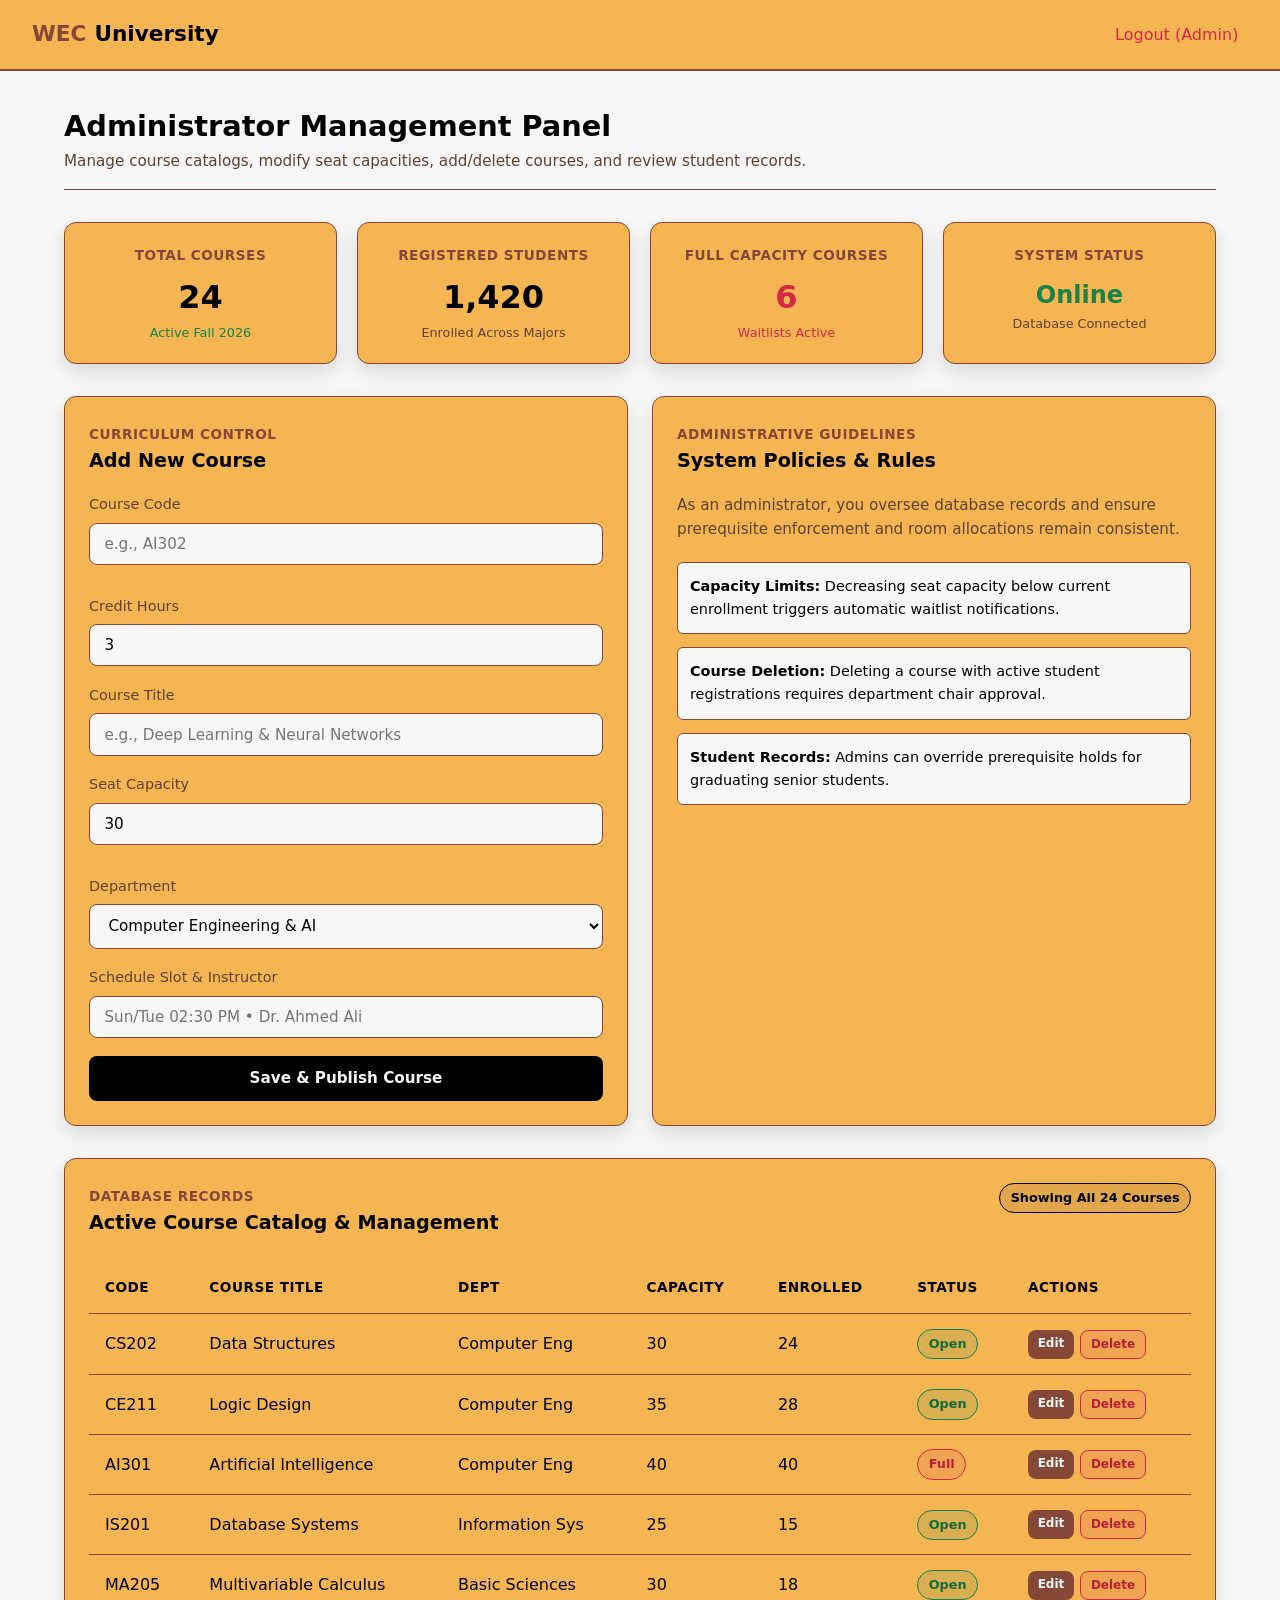
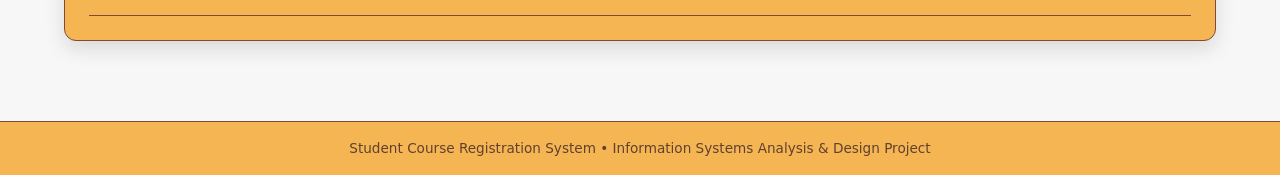
==== admin-dashboard.html @ d80ff6d6 "Initial commit" ====
<!DOCTYPE html>
<html lang="en">
<head>
  <meta charset="UTF-8">
  <meta name="viewport" content="width=device-width, initial-scale=1.0">
  <title>UniReg | Admin Dashboard</title>
  <link rel="stylesheet" href="css/style.css">
</head>
<body>

  <!-- Navigation Bar -->
  <nav class="navbar">
    <a href="admin-dashboard.html" class="brand"><span>WEC</span>University</a>
    <div class="nav-links">
      <a href="index.html" style="color: var(--status-full);">Logout (Admin)</a>
    </div>
  </nav>
  <!-- Main Content -->
  <main class="container">
    <!-- Page Header -->
    <div class="page-header">
      <div>
        <h1>Administrator Management Panel</h1>
        <p>Manage course catalogs, modify seat capacities, add/delete courses, and review student records.</p>
      </div>
    </div>

    <!-- Admin KPI Summary Grid -->
    <div class="grid-4" style="margin-bottom: 2rem;">
      <div class="card" style="padding: 1.2rem; text-align: center;">
        <span class="card-subtitle">TOTAL COURSES</span>
        <h2 style="font-size: 2rem; color: var(--text-main); margin-top: 0.25rem;">24</h2>
        <p style="font-size: 0.8rem; color: var(--status-open);">Active Fall 2026</p>
      </div>
      <div class="card" style="padding: 1.2rem; text-align: center;">
        <span class="card-subtitle">REGISTERED STUDENTS</span>
        <h2 style="font-size: 2rem; color: var(--fourth-color); margin-top: 0.25rem;">1,420</h2>
        <p style="font-size: 0.8rem; color: var(--text-muted);">Enrolled Across Majors</p>
      </div>
      <div class="card" style="padding: 1.2rem; text-align: center;">
        <span class="card-subtitle">FULL CAPACITY COURSES</span>
        <h2 style="font-size: 2rem; color: var(--status-full); margin-top: 0.25rem;">6</h2>
        <p style="font-size: 0.8rem; color: var(--status-full);">Waitlists Active</p>
      </div>
      <div class="card" style="padding: 1.2rem; text-align: center;">
        <span class="card-subtitle">SYSTEM STATUS</span>
        <h2 style="font-size: 1.5rem; color: var(--status-open); margin-top: 0.5rem;">Online</h2>
        <p style="font-size: 0.8rem; color: var(--text-muted);">Database Connected</p>
      </div>
    </div>

    <!-- Two Column Layout: Add Course Form & Quick Management -->
    <div class="grid-2" style="margin-bottom: 2rem;">
      
      <!-- Add / Edit Course Form (Req 15) -->
      <section class="card" id="add-course-form">
        <div class="card-header">
          <div>
            <span class="card-subtitle">CURRICULUM CONTROL</span>
            <h2 class="card-title">Add New Course</h2>
          </div>
        </div>

        <form action="#course-added-success">
          <div class="grid-2" style="gap: 0.75rem;">
            <div class="form-group">
              <label for="new-code">Course Code</label>
              <input type="text" id="new-code" class="form-control" placeholder="e.g., AI302" required>
            </div>
            <div class="form-group">
              <label for="new-credits">Credit Hours</label>
              <input type="number" id="new-credits" class="form-control" value="3" min="1" max="4" required>
            </div>
          </div>

          <div class="form-group">
            <label for="new-title">Course Title</label>
            <input type="text" id="new-title" class="form-control" placeholder="e.g., Deep Learning & Neural Networks" required>
          </div>

          <div class="grid-2" style="gap: 0.75rem;">
            <div class="form-group">
              <label for="new-capacity">Seat Capacity</label>
              <input type="number" id="new-capacity" class="form-control" value="30" min="10" max="100" required>
            </div>
            <div class="form-group">
              <label for="new-dept">Department</label>
              <select id="new-dept" class="form-control">
                <option>Computer Engineering & AI</option>
                <option>Computer Science</option>
                <option>Information Systems</option>
              </select>
            </div>
          </div>

          <div class="form-group">
            <label for="new-schedule">Schedule Slot & Instructor</label>
            <input type="text" id="new-schedule" class="form-control" placeholder="Sun/Tue 02:30 PM &bull; Dr. Ahmed Ali" required>
          </div>

          <a href="#course-added-success" class="btn btn-primary btn-block" style="margin-top: 0.5rem;">Save & Publish Course</a>
        </form>
      </section>

      <!-- System Notice & Quick Filters -->
      <section class="card">
        <div class="card-header">
          <div>
            <span class="card-subtitle">ADMINISTRATIVE GUIDELINES</span>
            <h2 class="card-title">System Policies & Rules</h2>
          </div>
        </div>

        <p style="color: var(--text-muted); margin-bottom: 1.25rem; font-size: 0.95rem;">
          As an administrator, you oversee database records and ensure prerequisite enforcement and room allocations remain consistent.
        </p>

        <ul style="list-style-type: none; display: flex; flex-direction: column; gap: 0.85rem; font-size: 0.9rem; color: var(--text-main);">
          <li style="background: var(--first-color); padding: 0.75rem; border-radius: 6px; border: 1px solid var(--third-color);">
            <strong>Capacity Limits:</strong> Decreasing seat capacity below current enrollment triggers automatic waitlist notifications.
          </li>
          <li style="background: var(--first-color); padding: 0.75rem; border-radius: 6px; border: 1px solid var(--third-color);">
            <strong>Course Deletion:</strong> Deleting a course with active student registrations requires department chair approval.
          </li>
          <li style="background: var(--first-color); padding: 0.75rem; border-radius: 6px; border: 1px solid var(--third-color);">
            <strong>Student Records:</strong> Admins can override prerequisite holds for graduating senior students.
          </li>
        </ul>
      </section>

    </div>

    <!-- Course Management & CRUD Table -->
    <section class="card">
      <div class="card-header">
        <div>
          <span class="card-subtitle">DATABASE RECORDS</span>
          <h2 class="card-title">Active Course Catalog & Management</h2>
        </div>
        <span class="badge badge-accent">Showing All 24 Courses</span>
      </div>

      <div class="table-wrapper">
        <table>
          <thead>
            <tr>
              <th>Code</th>
              <th>Course Title</th>
              <th>Dept</th>
              <th>Capacity</th>
              <th>Enrolled</th>
              <th>Status</th>
              <th>Actions</th>
            </tr>
          </thead>
          <tbody>
            <tr>
              <td>CS202</td>
              <td>Data Structures</td>
              <td>Computer Eng</td>
              <td>30</td>
              <td>24</td>
              <td><span class="badge badge-open">Open</span></td>
              <td>
                <div style="display: flex; gap: 0.4rem;">
                  <a href="#edit-modal" class="btn btn-secondary" style="padding: 0.25rem 0.6rem; font-size: 0.75rem;">Edit</a>
                  <a href="#delete-modal" class="btn btn-danger" style="padding: 0.25rem 0.6rem; font-size: 0.75rem;">Delete</a>
                </div>
              </td>
            </tr>
            <tr>
              <td>CE211</td>
              <td>Logic Design</td>
              <td>Computer Eng</td>
              <td>35</td>
              <td>28</td>
              <td><span class="badge badge-open">Open</span></td>
              <td>
                <div style="display: flex; gap: 0.4rem;">
                  <a href="#edit-modal" class="btn btn-secondary" style="padding: 0.25rem 0.6rem; font-size: 0.75rem;">Edit</a>
                  <a href="#delete-modal" class="btn btn-danger" style="padding: 0.25rem 0.6rem; font-size: 0.75rem;">Delete</a>
                </div>
              </td>
            </tr>
            <tr>
              <td>AI301</td>
              <td>Artificial Intelligence</td>
              <td>Computer Eng</td>
              <td>40</td>
              <td>40</td>
              <td><span class="badge badge-full">Full</span></td>
              <td>
                <div style="display: flex; gap: 0.4rem;">
                  <a href="#edit-modal" class="btn btn-secondary" style="padding: 0.25rem 0.6rem; font-size: 0.75rem;">Edit</a>
                  <a href="#delete-modal" class="btn btn-danger" style="padding: 0.25rem 0.6rem; font-size: 0.75rem;">Delete</a>
                </div>
              </td>
            </tr>
            <tr>
              <td>IS201</td>
              <td>Database Systems</td>
              <td>Information Sys</td>
              <td>25</td>
              <td>15</td>
              <td><span class="badge badge-open">Open</span></td>
              <td>
                <div style="display: flex; gap: 0.4rem;">
                  <a href="#edit-modal" class="btn btn-secondary" style="padding: 0.25rem 0.6rem; font-size: 0.75rem;">Edit</a>
                  <a href="#delete-modal" class="btn btn-danger" style="padding: 0.25rem 0.6rem; font-size: 0.75rem;">Delete</a>
                </div>
              </td>
            </tr>
            <tr>
              <td>MA205</td>
              <td>Multivariable Calculus</td>
              <td>Basic Sciences</td>
              <td>30</td>
              <td>18</td>
              <td><span class="badge badge-open">Open</span></td>
              <td>
                <div style="display: flex; gap: 0.4rem;">
                  <a href="#edit-modal" class="btn btn-secondary" style="padding: 0.25rem 0.6rem; font-size: 0.75rem;">Edit</a>
                  <a href="#delete-modal" class="btn btn-danger" style="padding: 0.25rem 0.6rem; font-size: 0.75rem;">Delete</a>
                </div>
              </td>
            </tr>
          </tbody>
        </table>
      </div>
    </section>

  </main>

  <!-- Pure CSS Success Modal for Adding Course -->
  <div id="course-added-success" class="modal-overlay">
    <div class="modal-box">
      <span class="badge badge-open" style="margin-bottom: 1rem;">Database Updated</span>
      <h3>Course Successfully Added</h3>
      <p>The new course has been registered in the system catalog and is now available for student registration.</p>
      <div style="display: flex; gap: 0.75rem; justify-content: center;">
        <a href="admin-dashboard.html" class="btn btn-primary">OK</a>
      </div>
    </div>
  </div>

  <!-- Pure CSS Edit Modal Placeholder -->
  <div id="edit-modal" class="modal-overlay">
    <div class="modal-box" style="text-align: left;">
      <h3 style="margin-bottom: 1rem;">Edit Course Record</h3>
      <div class="form-group">
        <label>Update Course Capacity</label>
        <input type="number" class="form-control" value="35">
      </div>
      <div class="form-group">
        <label>Update Instructor</label>
        <input type="text" class="form-control" value="Dr. Tarek Ahmed">
      </div>
      <div style="display: flex; gap: 0.75rem; justify-content: flex-end; margin-top: 1.5rem;">
        <a href="admin-dashboard.html" class="btn btn-primary">Save Changes</a>
        <a href="#" class="btn btn-secondary">Cancel</a>
      </div>
    </div>
  </div>

  <!-- Pure CSS Delete Modal Placeholder -->
  <div id="delete-modal" class="modal-overlay">
    <div class="modal-box">
      <span class="badge badge-full" style="margin-bottom: 1rem;">Critical Action</span>
      <h3>Delete Course Record?</h3>
      <p>Are you sure you want to remove this course from the database? This will unenroll any registered students.</p>
      <div style="display: flex; gap: 0.75rem; justify-content: center;">
        <a href="admin-dashboard.html" class="btn btn-danger">Yes, Delete</a>
        <a href="#" class="btn btn-secondary">Cancel</a>
      </div>
    </div>
  </div>

  <footer>
    Student Course Registration System &bull; Information Systems Analysis & Design Project
  </footer>

</body>
</html>
---- css/style.css ----
:root {
  --first-color: #f7f7f7;  /* Main Background */
  --second-color: #f5b553; /* Cards, Navbar & Containers */
  --third-color: #854836;  /* Borders, Inputs & Hover */
  --fourth-color: #000000; /* Primary Accent & Highlights */

  --text-main: #000000;
  --text-muted: #60402f;
  --status-open: #16834a;
  --status-full: #d62845;
  --status-warn: #a66b00;
}

* {
  box-sizing: border-box;
  margin: 0;
  padding: 0;
  font-family: 'Segoe UI', system-ui, -apple-system, sans-serif;
}

body {
  background-color: var(--first-color);
  color: var(--text-main);
  line-height: 1.6;
  min-height: 100vh;
  display: flex;
  flex-direction: column;
}

/* Navbar */
.navbar {
  background-color: var(--second-color);
  border-bottom: 2px solid var(--third-color);
  padding: 1rem 2rem;
  display: flex;
  justify-content: space-between;
  align-items: center;
  flex-wrap: wrap;
  gap: 1rem;
}

.brand {
  font-size: 1.35rem;
  font-weight: 700;
  color: var(--text-main);
  text-decoration: none;
  display: flex;
  align-items: center;
  gap: 0.5rem;
}

.brand span {
  color: var(--third-color);
}

.nav-links {
  display: flex;
  gap: 1.5rem;
  align-items: center;
  flex-wrap: wrap;
}

.nav-links a {
  color: var(--text-muted);
  text-decoration: none;
  font-weight: 500;
  padding: 0.35rem 0.6rem;
  border-radius: 6px;
  transition: all 0.2s ease;
}

.nav-links a:hover,
.nav-links a.active {
  color: var(--first-color);
  background-color: var(--third-color);
}

/* Layout Containers */
.container {
  max-width: 1200px;
  width: 100%;
  margin: 2rem auto;
  padding: 0 1.5rem;
  flex: 1;
}

.page-header {
  display: flex;
  justify-content: space-between;
  align-items: center;
  flex-wrap: wrap;
  gap: 1rem;
  margin-bottom: 2rem;
  padding-bottom: 1rem;
  border-bottom: 1px solid var(--third-color);
}

.page-header h1 {
  font-size: 1.8rem;
}

.page-header p {
  color: var(--text-muted);
  font-size: 0.95rem;
}

/* Grid Systems */
.grid-2 {
  display: grid;
  grid-template-columns: repeat(auto-fit, minmax(340px, 1fr));
  gap: 1.5rem;
}

.grid-3 {
  display: grid;
  grid-template-columns: repeat(auto-fit, minmax(280px, 1fr));
  gap: 1.5rem;
}

.grid-4 {
  display: grid;
  grid-template-columns: repeat(auto-fit, minmax(220px, 1fr));
  gap: 1.25rem;
}

/* Cards */
.card {
  background-color: var(--second-color);
  border: 1px solid var(--third-color);
  border-radius: 12px;
  padding: 1.5rem;
  box-shadow: 0 8px 20px rgba(0, 0, 0, 0.12);
}

.card-header {
  display: flex;
  justify-content: space-between;
  align-items: flex-start;
  gap: 0.75rem;
  margin-bottom: 1rem;
}

.card-title {
  font-size: 1.2rem;
  font-weight: 600;
  color: var(--text-main);
}

.card-subtitle {
  font-size: 0.85rem;
  color: var(--third-color);
  font-weight: 600;
  letter-spacing: 0.5px;
}

/* Forms & Inputs */
.form-group {
  margin-bottom: 1.1rem;
}

.form-group label {
  display: block;
  margin-bottom: 0.4rem;
  font-size: 0.9rem;
  color: var(--text-muted);
  font-weight: 500;
}

.form-control {
  width: 100%;
  padding: 0.7rem 0.9rem;
  background-color: var(--first-color);
  border: 1px solid var(--third-color);
  border-radius: 8px;
  color: var(--text-main);
  font-size: 0.95rem;
  outline: none;
  transition: border-color 0.2s;
}

.form-control:focus {
  border-color: var(--fourth-color);
}

/* Buttons */
.btn {
  display: inline-block;
  padding: 0.65rem 1.25rem;
  border-radius: 8px;
  border: none;
  font-weight: 600;
  font-size: 0.95rem;
  cursor: pointer;
  text-decoration: none;
  text-align: center;
  transition: transform 0.15s ease, opacity 0.2s ease;
}

.btn:hover {
  transform: translateY(-1px);
  opacity: 0.92;
}

.btn-block {
  display: block;
  width: 100%;
}

.btn-primary {
  background-color: var(--fourth-color);
  color: var(--first-color);
}

.btn-secondary {
  background-color: var(--third-color);
  color: var(--first-color);
}

.btn-outline {
  background-color: transparent;
  border: 1px solid var(--fourth-color);
  color: var(--fourth-color);
}

.btn-danger {
  background-color: rgba(214, 40, 69, 0.12);
  border: 1px solid var(--status-full);
  color: #b51f38;
}

.btn-disabled {
  background-color: var(--third-color);
  color: var(--first-color);
  opacity: 0.55;
  cursor: not-allowed;
  pointer-events: none;
}

/* Badges */
.badge {
  display: inline-block;
  padding: 0.25rem 0.65rem;
  border-radius: 20px;
  font-size: 0.8rem;
  font-weight: 600;
}

.badge-open {
  background: rgba(22, 131, 74, 0.12);
  color: #126b39;
  border: 1px solid var(--status-open);
}

.badge-full {
  background: rgba(214, 40, 69, 0.12);
  color: #b51f38;
  border: 1px solid var(--status-full);
}

.badge-accent {
  background: rgba(0, 0, 0, 0.08);
  color: var(--fourth-color);
  border: 1px solid var(--fourth-color);
}

/* Tables */
.table-wrapper {
  overflow-x: auto;
}

table {
  width: 100%;
  border-collapse: collapse;
  margin-top: 0.5rem;
}

th, td {
  padding: 0.9rem 1rem;
  text-align: left;
  border-bottom: 1px solid var(--third-color);
}

th {
  background-color: var(--second-color);
  color: var(--fourth-color);
  font-weight: 600;
  font-size: 0.85rem;
  text-transform: uppercase;
  letter-spacing: 0.5px;
}

tr:hover td {
  background-color: rgba(133, 72, 54, 0.10);
}

/* Pure CSS :target Modal */
.modal-overlay {
  position: fixed;
  inset: 0;
  background: rgba(0, 0, 0, 0.75);
  display: none;
  justify-content: center;
  align-items: center;
  padding: 1rem;
  z-index: 1000;
}

.modal-overlay:target {
  display: flex;
}

.modal-box {
  background-color: var(--second-color);
  border: 2px solid var(--fourth-color);
  border-radius: 12px;
  padding: 2rem;
  max-width: 450px;
  width: 100%;
  text-align: center;
}

.modal-box h3 {
  margin-bottom: 0.75rem;
  font-size: 1.35rem;
}

.modal-box p {
  color: var(--text-muted);
  margin-bottom: 1.5rem;
}

/* Footer */
footer {
  background-color: var(--second-color);
  border-top: 1px solid var(--third-color);
  text-align: center;
  padding: 1rem;
  color: var(--text-muted);
  font-size: 0.85rem;
  margin-top: 3rem;
}
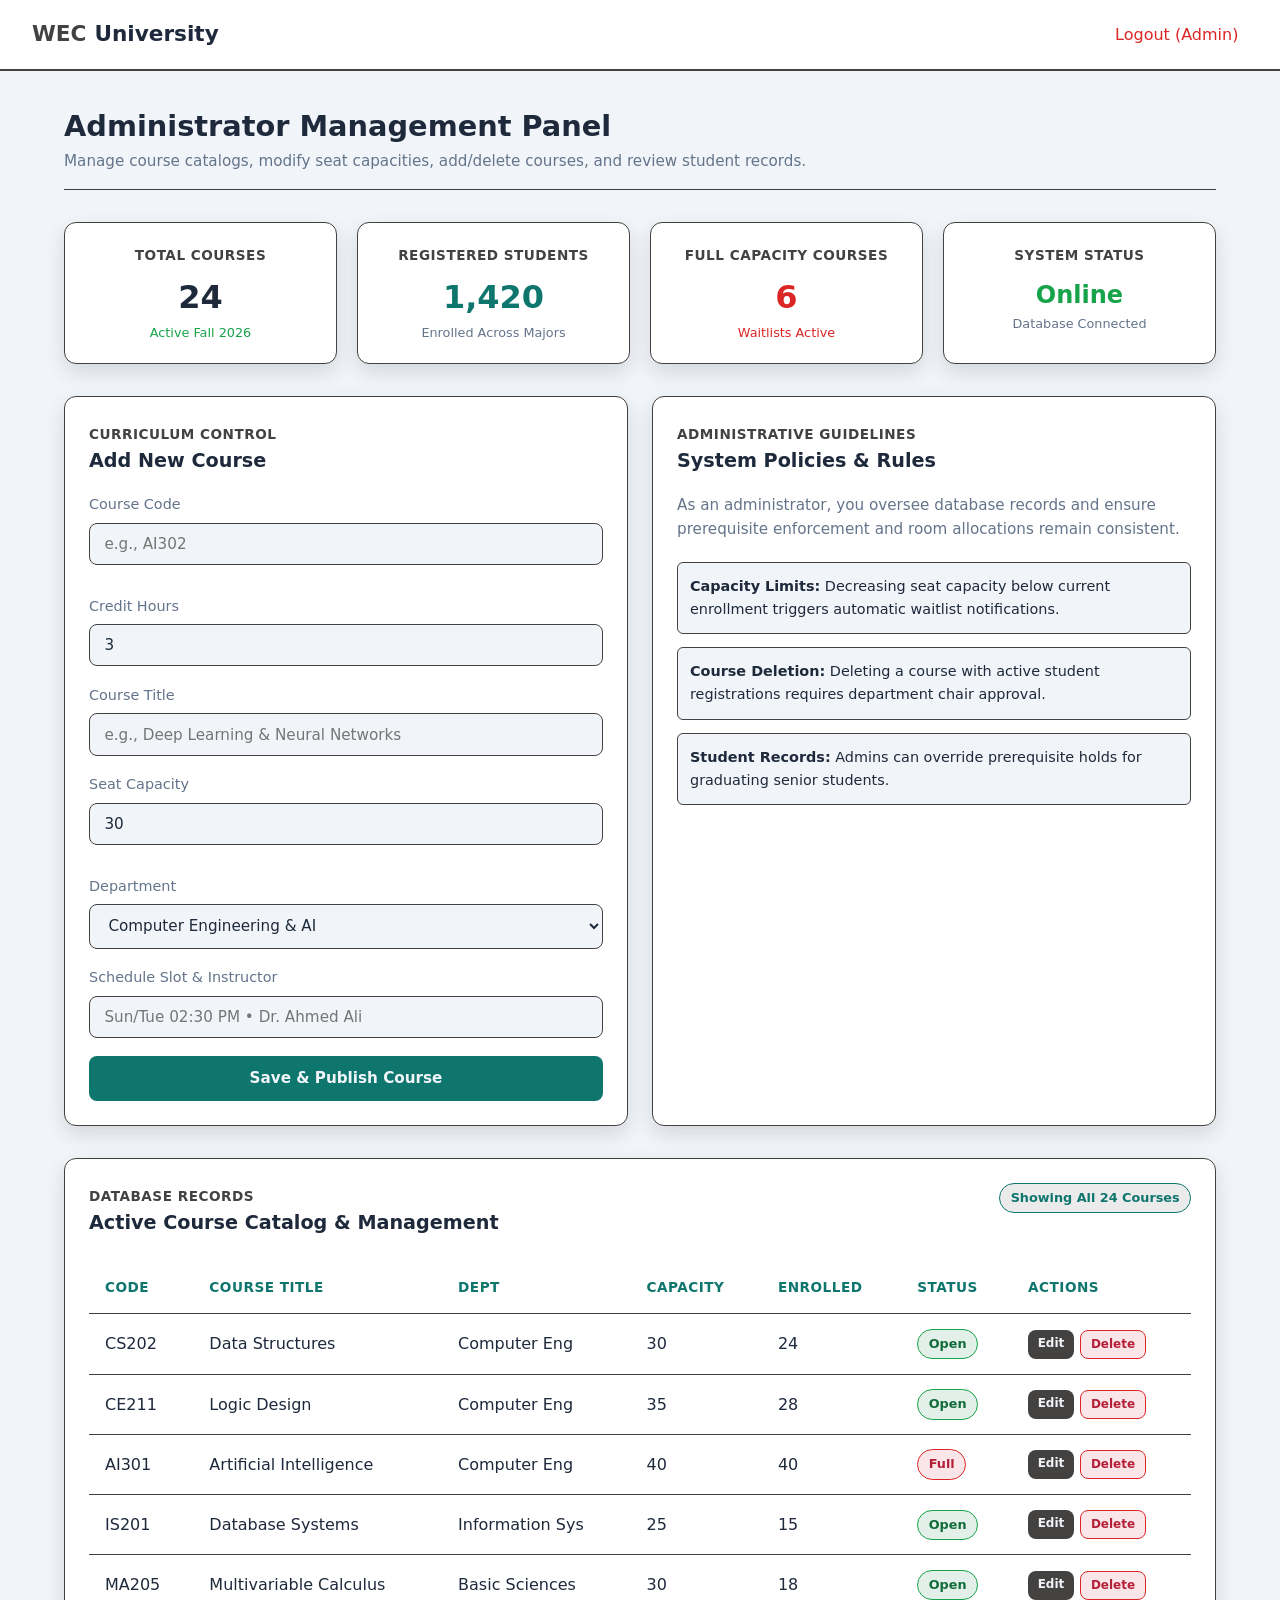
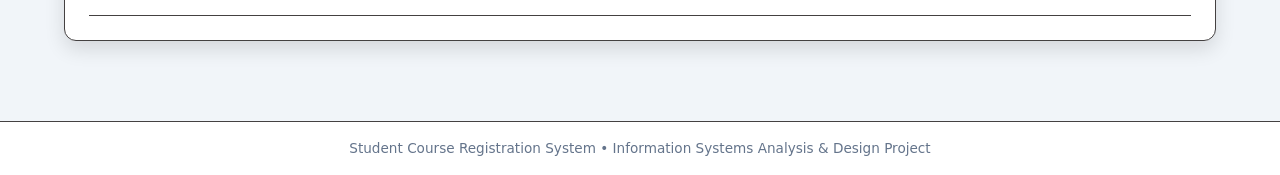
==== commit be45758b: "Final" ====
--- a/admin-dashboard.html
+++ b/admin-dashboard.html
@@ -3,7 +3,7 @@
 <head>
   <meta charset="UTF-8">
   <meta name="viewport" content="width=device-width, initial-scale=1.0">
-  <title>UniReg | Admin Dashboard</title>
+  <title>WEC | Admin Dashboard</title>
   <link rel="stylesheet" href="css/style.css">
 </head>
 <body>
--- a/css/style.css
+++ b/css/style.css
@@ -1,15 +1,17 @@
+
 
 :root {
-  --first-color: #f7f7f7;  /* Main Background */
-  --second-color: #f5b553; /* Cards, Navbar & Containers */
-  --third-color: #854836;  /* Borders, Inputs & Hover */
-  --fourth-color: #000000; /* Primary Accent & Highlights */
-
-  --text-main: #000000;
-  --text-muted: #60402f;
-  --status-open: #16834a;
-  --status-full: #d62845;
-  --status-warn: #a66b00;
+    --first-color: #F1F5F9;  /* Main Background */
+    --second-color: #FFFFFF; /* Cards and Navbar */
+    --third-color: rgb(68, 65, 65);  /* Borders and Inputs */
+    --fourth-color: #0F766E; /* Primary Accent */
+
+    --text-main: #1E293B;
+    --text-muted: #64748B;
+
+    --status-open: #16A34A;
+    --status-full: #DC2626;
+    --status-warn: #D97706;
 }
 
 * {
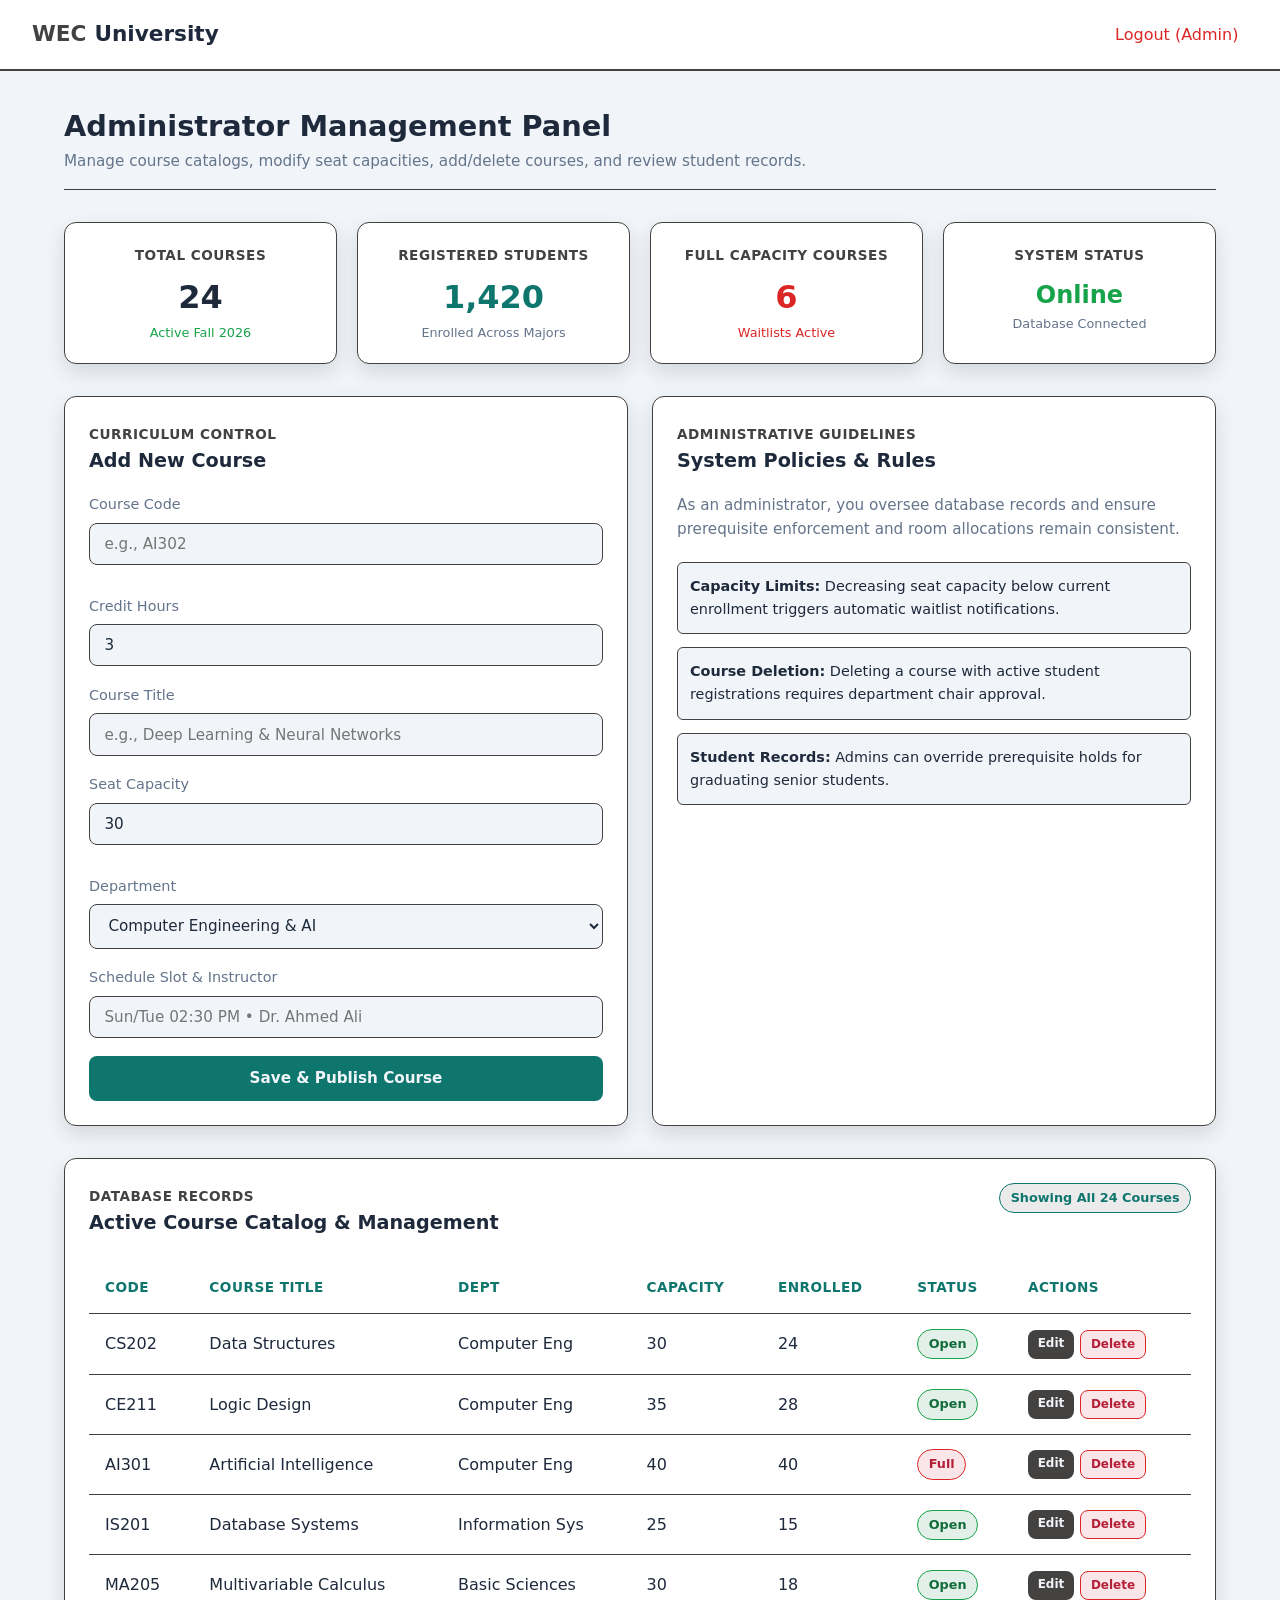
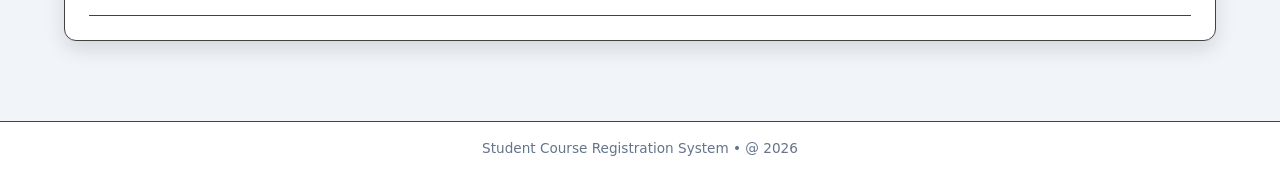
==== commit 1085b31f: "Final" ====
--- a/admin-dashboard.html
+++ b/admin-dashboard.html
@@ -274,9 +274,8 @@
       </div>
     </div>
   </div>
-
   <footer>
-    Student Course Registration System &bull; Information Systems Analysis & Design Project
+    Student Course Registration System &bull; &commat; 2026
   </footer>
 
 </body>
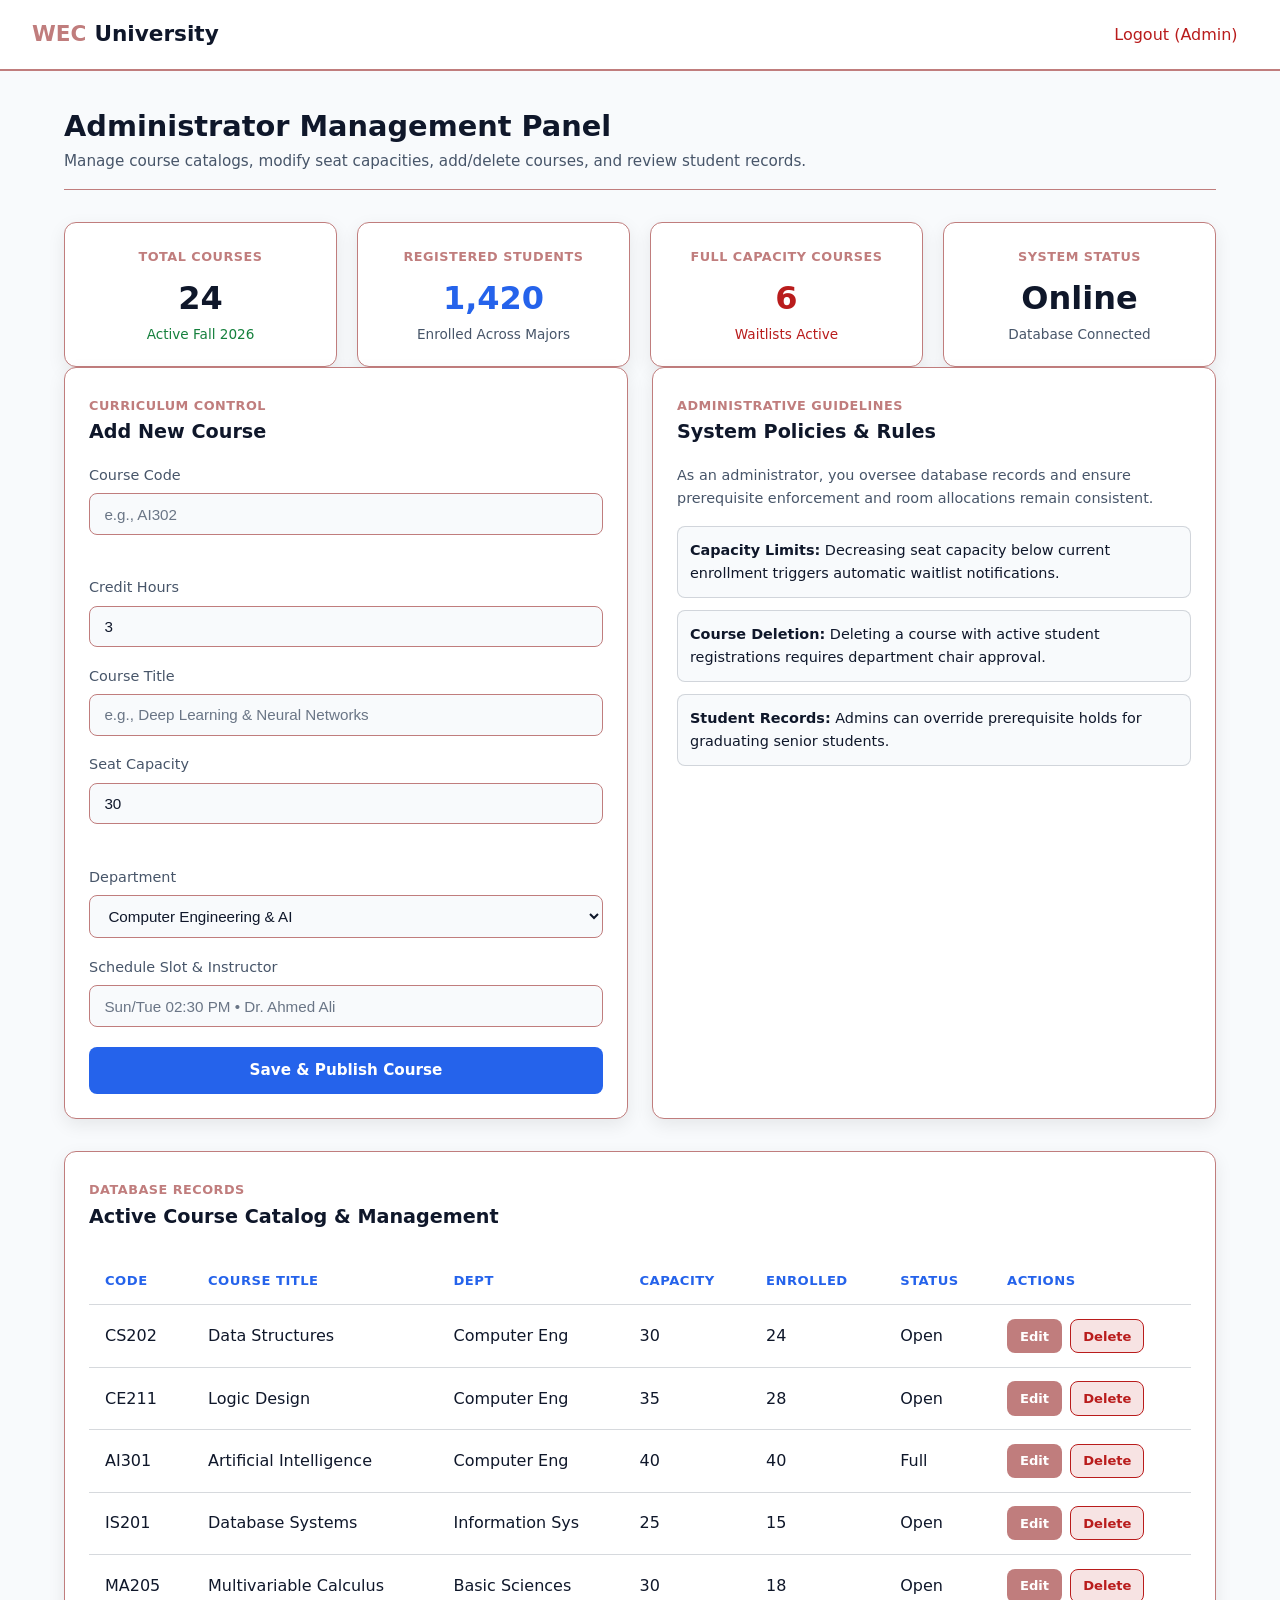
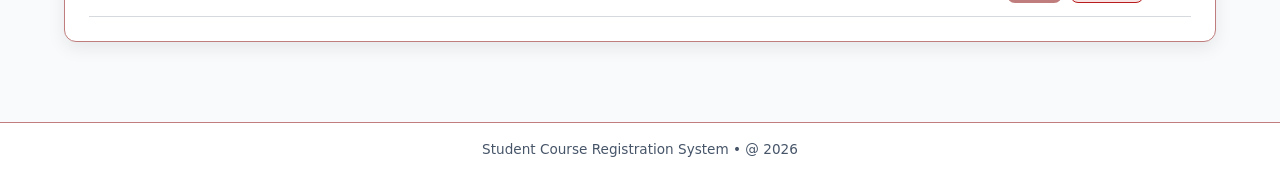
==== commit 80b3a1ae: "final" ====
--- a/admin-dashboard.html
+++ b/admin-dashboard.html
@@ -1,282 +1,349 @@
-<!DOCTYPE html>
+<!doctype html>
 <html lang="en">
-<head>
-  <meta charset="UTF-8">
-  <meta name="viewport" content="width=device-width, initial-scale=1.0">
-  <title>WEC | Admin Dashboard</title>
-  <link rel="stylesheet" href="css/style.css">
-</head>
-<body>
-
-  <!-- Navigation Bar -->
-  <nav class="navbar">
-    <a href="admin-dashboard.html" class="brand"><span>WEC</span>University</a>
-    <div class="nav-links">
-      <a href="index.html" style="color: var(--status-full);">Logout (Admin)</a>
-    </div>
-  </nav>
-  <!-- Main Content -->
-  <main class="container">
-    <!-- Page Header -->
-    <div class="page-header">
-      <div>
-        <h1>Administrator Management Panel</h1>
-        <p>Manage course catalogs, modify seat capacities, add/delete courses, and review student records.</p>
-      </div>
-    </div>
-
-    <!-- Admin KPI Summary Grid -->
-    <div class="grid-4" style="margin-bottom: 2rem;">
-      <div class="card" style="padding: 1.2rem; text-align: center;">
-        <span class="card-subtitle">TOTAL COURSES</span>
-        <h2 style="font-size: 2rem; color: var(--text-main); margin-top: 0.25rem;">24</h2>
-        <p style="font-size: 0.8rem; color: var(--status-open);">Active Fall 2026</p>
-      </div>
-      <div class="card" style="padding: 1.2rem; text-align: center;">
-        <span class="card-subtitle">REGISTERED STUDENTS</span>
-        <h2 style="font-size: 2rem; color: var(--fourth-color); margin-top: 0.25rem;">1,420</h2>
-        <p style="font-size: 0.8rem; color: var(--text-muted);">Enrolled Across Majors</p>
-      </div>
-      <div class="card" style="padding: 1.2rem; text-align: center;">
-        <span class="card-subtitle">FULL CAPACITY COURSES</span>
-        <h2 style="font-size: 2rem; color: var(--status-full); margin-top: 0.25rem;">6</h2>
-        <p style="font-size: 0.8rem; color: var(--status-full);">Waitlists Active</p>
-      </div>
-      <div class="card" style="padding: 1.2rem; text-align: center;">
-        <span class="card-subtitle">SYSTEM STATUS</span>
-        <h2 style="font-size: 1.5rem; color: var(--status-open); margin-top: 0.5rem;">Online</h2>
-        <p style="font-size: 0.8rem; color: var(--text-muted);">Database Connected</p>
-      </div>
-    </div>
-
-    <!-- Two Column Layout: Add Course Form & Quick Management -->
-    <div class="grid-2" style="margin-bottom: 2rem;">
-      
-      <!-- Add / Edit Course Form (Req 15) -->
-      <section class="card" id="add-course-form">
-        <div class="card-header">
-          <div>
-            <span class="card-subtitle">CURRICULUM CONTROL</span>
-            <h2 class="card-title">Add New Course</h2>
+  <head>
+    <meta charset="UTF-8" />
+    <meta name="viewport" content="width=device-width, initial-scale=1.0" />
+    <title>WEC | Admin Dashboard</title>
+    <link rel="stylesheet" href="css/style.css" />
+  </head>
+  <body>
+    <nav class="navbar">
+      <a href="admin-dashboard.html" class="brand">
+        <span>WEC</span>University
+      </a>
+      <div class="nav-links">
+        <a href="index.html" class="logout-link">Logout (Admin)</a>
+      </div>
+    </nav>
+    <main class="container">
+      <div class="page-header">
+        <div>
+          <h1>Administrator Management Panel</h1>
+          <p>
+            Manage course catalogs, modify seat capacities, add/delete courses,
+            and review student records.
+          </p>
+        </div>
+      </div>
+      <div class="grid-4 admin-kpi-grid">
+        <div class="card admin-kpi-card">
+          <span class="card-subtitle">TOTAL COURSES</span>
+          <h2 class="admin-kpi-value">24</h2>
+          <p class="admin-kpi-description admin-kpi-success">
+            Active Fall 2026
+          </p>
+        </div>
+        <div class="card admin-kpi-card">
+          <span class="card-subtitle">REGISTERED STUDENTS</span>
+          <h2 class="admin-kpi-value admin-kpi-primary">1,420</h2>
+          <p class="admin-kpi-description text-muted">Enrolled Across Majors</p>
+        </div>
+        <div class="card admin-kpi-card">
+          <span class="card-subtitle">FULL CAPACITY COURSES</span>
+          <h2 class="admin-kpi-value admin-kpi-danger">6</h2>
+          <p class="admin-kpi-description admin-kpi-danger">Waitlists Active</p>
+        </div>
+        <div class="card admin-kpi-card">
+          <span class="card-subtitle">SYSTEM STATUS</span>
+          <h2 class="admin-kpi-status">Online</h2>
+          <p class="admin-kpi-description text-muted">Database Connected</p>
+        </div>
+      </div>
+      <div class="grid-2 admin-management-grid">
+        <section class="card" id="add-course-form">
+          <div class="card-header">
+            <div>
+              <span class="card-subtitle">CURRICULUM CONTROL</span>
+              <h2 class="card-title">Add New Course</h2>
+            </div>
           </div>
-        </div>
-
-        <form action="#course-added-success">
-          <div class="grid-2" style="gap: 0.75rem;">
+          <form action="#course-added-success">
+            <div class="grid-2 form-grid">
+              <div class="form-group">
+                <label for="new-code">Course Code</label>
+                <input
+                  type="text"
+                  id="new-code"
+                  class="form-control"
+                  placeholder="e.g., AI302"
+                  required
+                />
+              </div>
+              <div class="form-group">
+                <label for="new-credits">Credit Hours</label>
+                <input
+                  type="number"
+                  id="new-credits"
+                  class="form-control"
+                  value="3"
+                  min="1"
+                  max="4"
+                  required
+                />
+              </div>
+            </div>
             <div class="form-group">
-              <label for="new-code">Course Code</label>
-              <input type="text" id="new-code" class="form-control" placeholder="e.g., AI302" required>
+              <label for="new-title">Course Title</label>
+              <input
+                type="text"
+                id="new-title"
+                class="form-control"
+                placeholder="e.g., Deep Learning & Neural Networks"
+                required
+              />
+            </div>
+            <div class="grid-2 form-grid">
+              <div class="form-group">
+                <label for="new-capacity">Seat Capacity</label>
+                <input
+                  type="number"
+                  id="new-capacity"
+                  class="form-control"
+                  value="30"
+                  min="10"
+                  max="100"
+                  required
+                />
+              </div>
+              <div class="form-group">
+                <label for="new-dept">Department</label>
+                <select id="new-dept" class="form-control">
+                  <option>Computer Engineering & AI</option>
+                  <option>Computer Science</option>
+                  <option>Information Systems</option>
+                </select>
+              </div>
             </div>
             <div class="form-group">
-              <label for="new-credits">Credit Hours</label>
-              <input type="number" id="new-credits" class="form-control" value="3" min="1" max="4" required>
+              <label for="new-schedule">Schedule Slot & Instructor</label>
+              <input
+                type="text"
+                id="new-schedule"
+                class="form-control"
+                placeholder="Sun/Tue 02:30 PM &bull; Dr. Ahmed Ali"
+                required
+              />
+            </div>
+            <a
+              href="#course-added-success"
+              class="btn btn-primary btn-block admin-save-button"
+            >
+              Save & Publish Course
+            </a>
+          </form>
+        </section>
+        <section class="card">
+          <div class="card-header">
+            <div>
+              <span class="card-subtitle">ADMINISTRATIVE GUIDELINES</span>
+              <h2 class="card-title">System Policies & Rules</h2>
             </div>
           </div>
-
-          <div class="form-group">
-            <label for="new-title">Course Title</label>
-            <input type="text" id="new-title" class="form-control" placeholder="e.g., Deep Learning & Neural Networks" required>
-          </div>
-
-          <div class="grid-2" style="gap: 0.75rem;">
-            <div class="form-group">
-              <label for="new-capacity">Seat Capacity</label>
-              <input type="number" id="new-capacity" class="form-control" value="30" min="10" max="100" required>
-            </div>
-            <div class="form-group">
-              <label for="new-dept">Department</label>
-              <select id="new-dept" class="form-control">
-                <option>Computer Engineering & AI</option>
-                <option>Computer Science</option>
-                <option>Information Systems</option>
-              </select>
-            </div>
-          </div>
-
-          <div class="form-group">
-            <label for="new-schedule">Schedule Slot & Instructor</label>
-            <input type="text" id="new-schedule" class="form-control" placeholder="Sun/Tue 02:30 PM &bull; Dr. Ahmed Ali" required>
-          </div>
-
-          <a href="#course-added-success" class="btn btn-primary btn-block" style="margin-top: 0.5rem;">Save & Publish Course</a>
-        </form>
-      </section>
-
-      <!-- System Notice & Quick Filters -->
+          <p class="admin-policy-intro">
+            As an administrator, you oversee database records and ensure
+            prerequisite enforcement and room allocations remain consistent.
+          </p>
+          <ul class="admin-policy-list">
+            <li class="admin-policy-item">
+              <strong>Capacity Limits:</strong>
+              Decreasing seat capacity below current enrollment triggers
+              automatic waitlist notifications.
+            </li>
+            <li class="admin-policy-item">
+              <strong>Course Deletion:</strong>
+              Deleting a course with active student registrations requires
+              department chair approval.
+            </li>
+            <li class="admin-policy-item">
+              <strong>Student Records:</strong>
+              Admins can override prerequisite holds for graduating senior
+              students.
+            </li>
+          </ul>
+        </section>
+      </div>
       <section class="card">
         <div class="card-header">
           <div>
-            <span class="card-subtitle">ADMINISTRATIVE GUIDELINES</span>
-            <h2 class="card-title">System Policies & Rules</h2>
+            <span class="card-subtitle">DATABASE RECORDS</span>
+            <h2 class="card-title">Active Course Catalog & Management</h2>
           </div>
         </div>
-
-        <p style="color: var(--text-muted); margin-bottom: 1.25rem; font-size: 0.95rem;">
-          As an administrator, you oversee database records and ensure prerequisite enforcement and room allocations remain consistent.
+        <div class="table-wrapper">
+          <table>
+            <thead>
+              <tr>
+                <th>Code</th>
+                <th>Course Title</th>
+                <th>Dept</th>
+                <th>Capacity</th>
+                <th>Enrolled</th>
+                <th>Status</th>
+                <th>Actions</th>
+              </tr>
+            </thead>
+            <tbody>
+              <tr>
+                <td>CS202</td>
+                <td>Data Structures</td>
+                <td>Computer Eng</td>
+                <td>30</td>
+                <td>24</td>
+                <td><span>Open</span></td>
+                <td>
+                  <div class="admin-table-actions">
+                    <a
+                      href="#edit-modal"
+                      class="btn btn-secondary admin-table-button"
+                      >Edit</a
+                    >
+                    <a
+                      href="#delete-modal"
+                      class="btn btn-danger admin-table-button"
+                      >Delete</a
+                    >
+                  </div>
+                </td>
+              </tr>
+              <tr>
+                <td>CE211</td>
+                <td>Logic Design</td>
+                <td>Computer Eng</td>
+                <td>35</td>
+                <td>28</td>
+                <td><span>Open</span></td>
+                <td>
+                  <div class="admin-table-actions">
+                    <a
+                      href="#edit-modal"
+                      class="btn btn-secondary admin-table-button"
+                      >Edit</a
+                    >
+                    <a
+                      href="#delete-modal"
+                      class="btn btn-danger admin-table-button"
+                      >Delete</a
+                    >
+                  </div>
+                </td>
+              </tr>
+              <tr>
+                <td>AI301</td>
+                <td>Artificial Intelligence</td>
+                <td>Computer Eng</td>
+                <td>40</td>
+                <td>40</td>
+                <td><span>Full</span></td>
+                <td>
+                  <div class="admin-table-actions">
+                    <a
+                      href="#edit-modal"
+                      class="btn btn-secondary admin-table-button"
+                      >Edit</a
+                    >
+                    <a
+                      href="#delete-modal"
+                      class="btn btn-danger admin-table-button"
+                      >Delete</a
+                    >
+                  </div>
+                </td>
+              </tr>
+              <tr>
+                <td>IS201</td>
+                <td>Database Systems</td>
+                <td>Information Sys</td>
+                <td>25</td>
+                <td>15</td>
+                <td><span>Open</span></td>
+                <td>
+                  <div class="admin-table-actions">
+                    <a
+                      href="#edit-modal"
+                      class="btn btn-secondary admin-table-button"
+                      >Edit</a
+                    >
+                    <a
+                      href="#delete-modal"
+                      class="btn btn-danger admin-table-button"
+                      >Delete</a
+                    >
+                  </div>
+                </td>
+              </tr>
+              <tr>
+                <td>MA205</td>
+                <td>Multivariable Calculus</td>
+                <td>Basic Sciences</td>
+                <td>30</td>
+                <td>18</td>
+                <td><span>Open</span></td>
+                <td>
+                  <div class="admin-table-actions">
+                    <a
+                      href="#edit-modal"
+                      class="btn btn-secondary admin-table-button"
+                      >Edit</a
+                    >
+                    <a
+                      href="#delete-modal"
+                      class="btn btn-danger admin-table-button"
+                      >Delete</a
+                    >
+                  </div>
+                </td>
+              </tr>
+            </tbody>
+          </table>
+        </div>
+      </section>
+    </main>
+    <div id="course-added-success" class="modal-overlay">
+      <div class="modal-box">
+        <span class="-open modal-">Database Updated</span>
+        <h3>Course Successfully Added</h3>
+        <p>
+          The new course has been registered in the system catalog and is now
+          available for student registration.
         </p>
-
-        <ul style="list-style-type: none; display: flex; flex-direction: column; gap: 0.85rem; font-size: 0.9rem; color: var(--text-main);">
-          <li style="background: var(--first-color); padding: 0.75rem; border-radius: 6px; border: 1px solid var(--third-color);">
-            <strong>Capacity Limits:</strong> Decreasing seat capacity below current enrollment triggers automatic waitlist notifications.
-          </li>
-          <li style="background: var(--first-color); padding: 0.75rem; border-radius: 6px; border: 1px solid var(--third-color);">
-            <strong>Course Deletion:</strong> Deleting a course with active student registrations requires department chair approval.
-          </li>
-          <li style="background: var(--first-color); padding: 0.75rem; border-radius: 6px; border: 1px solid var(--third-color);">
-            <strong>Student Records:</strong> Admins can override prerequisite holds for graduating senior students.
-          </li>
-        </ul>
-      </section>
-
+        <div class="modal-actions modal-actions-center">
+          <a href="admin-dashboard.html" class="btn btn-primary">OK</a>
+        </div>
+      </div>
     </div>
-
-    <!-- Course Management & CRUD Table -->
-    <section class="card">
-      <div class="card-header">
-        <div>
-          <span class="card-subtitle">DATABASE RECORDS</span>
-          <h2 class="card-title">Active Course Catalog & Management</h2>
-        </div>
-        <span class="badge badge-accent">Showing All 24 Courses</span>
-      </div>
-
-      <div class="table-wrapper">
-        <table>
-          <thead>
-            <tr>
-              <th>Code</th>
-              <th>Course Title</th>
-              <th>Dept</th>
-              <th>Capacity</th>
-              <th>Enrolled</th>
-              <th>Status</th>
-              <th>Actions</th>
-            </tr>
-          </thead>
-          <tbody>
-            <tr>
-              <td>CS202</td>
-              <td>Data Structures</td>
-              <td>Computer Eng</td>
-              <td>30</td>
-              <td>24</td>
-              <td><span class="badge badge-open">Open</span></td>
-              <td>
-                <div style="display: flex; gap: 0.4rem;">
-                  <a href="#edit-modal" class="btn btn-secondary" style="padding: 0.25rem 0.6rem; font-size: 0.75rem;">Edit</a>
-                  <a href="#delete-modal" class="btn btn-danger" style="padding: 0.25rem 0.6rem; font-size: 0.75rem;">Delete</a>
-                </div>
-              </td>
-            </tr>
-            <tr>
-              <td>CE211</td>
-              <td>Logic Design</td>
-              <td>Computer Eng</td>
-              <td>35</td>
-              <td>28</td>
-              <td><span class="badge badge-open">Open</span></td>
-              <td>
-                <div style="display: flex; gap: 0.4rem;">
-                  <a href="#edit-modal" class="btn btn-secondary" style="padding: 0.25rem 0.6rem; font-size: 0.75rem;">Edit</a>
-                  <a href="#delete-modal" class="btn btn-danger" style="padding: 0.25rem 0.6rem; font-size: 0.75rem;">Delete</a>
-                </div>
-              </td>
-            </tr>
-            <tr>
-              <td>AI301</td>
-              <td>Artificial Intelligence</td>
-              <td>Computer Eng</td>
-              <td>40</td>
-              <td>40</td>
-              <td><span class="badge badge-full">Full</span></td>
-              <td>
-                <div style="display: flex; gap: 0.4rem;">
-                  <a href="#edit-modal" class="btn btn-secondary" style="padding: 0.25rem 0.6rem; font-size: 0.75rem;">Edit</a>
-                  <a href="#delete-modal" class="btn btn-danger" style="padding: 0.25rem 0.6rem; font-size: 0.75rem;">Delete</a>
-                </div>
-              </td>
-            </tr>
-            <tr>
-              <td>IS201</td>
-              <td>Database Systems</td>
-              <td>Information Sys</td>
-              <td>25</td>
-              <td>15</td>
-              <td><span class="badge badge-open">Open</span></td>
-              <td>
-                <div style="display: flex; gap: 0.4rem;">
-                  <a href="#edit-modal" class="btn btn-secondary" style="padding: 0.25rem 0.6rem; font-size: 0.75rem;">Edit</a>
-                  <a href="#delete-modal" class="btn btn-danger" style="padding: 0.25rem 0.6rem; font-size: 0.75rem;">Delete</a>
-                </div>
-              </td>
-            </tr>
-            <tr>
-              <td>MA205</td>
-              <td>Multivariable Calculus</td>
-              <td>Basic Sciences</td>
-              <td>30</td>
-              <td>18</td>
-              <td><span class="badge badge-open">Open</span></td>
-              <td>
-                <div style="display: flex; gap: 0.4rem;">
-                  <a href="#edit-modal" class="btn btn-secondary" style="padding: 0.25rem 0.6rem; font-size: 0.75rem;">Edit</a>
-                  <a href="#delete-modal" class="btn btn-danger" style="padding: 0.25rem 0.6rem; font-size: 0.75rem;">Delete</a>
-                </div>
-              </td>
-            </tr>
-          </tbody>
-        </table>
-      </div>
-    </section>
-
-  </main>
-
-  <!-- Pure CSS Success Modal for Adding Course -->
-  <div id="course-added-success" class="modal-overlay">
-    <div class="modal-box">
-      <span class="badge badge-open" style="margin-bottom: 1rem;">Database Updated</span>
-      <h3>Course Successfully Added</h3>
-      <p>The new course has been registered in the system catalog and is now available for student registration.</p>
-      <div style="display: flex; gap: 0.75rem; justify-content: center;">
-        <a href="admin-dashboard.html" class="btn btn-primary">OK</a>
+    <div id="edit-modal" class="modal-overlay">
+      <div class="modal-box admin-modal-left">
+        <h3 class="admin-modal-title">Edit Course Record</h3>
+        <div class="form-group">
+          <label>Update Course Capacity</label>
+          <input type="number" class="form-control" value="35" />
+        </div>
+        <div class="form-group">
+          <label>Update Instructor</label>
+          <input type="text" class="form-control" value="Dr. Tarek Ahmed" />
+        </div>
+        <div class="modal-actions modal-actions-end">
+          <a href="admin-dashboard.html" class="btn btn-primary"
+            >Save Changes</a
+          >
+          <a href="#" class="btn btn-secondary">Cancel</a>
+        </div>
       </div>
     </div>
-  </div>
-
-  <!-- Pure CSS Edit Modal Placeholder -->
-  <div id="edit-modal" class="modal-overlay">
-    <div class="modal-box" style="text-align: left;">
-      <h3 style="margin-bottom: 1rem;">Edit Course Record</h3>
-      <div class="form-group">
-        <label>Update Course Capacity</label>
-        <input type="number" class="form-control" value="35">
-      </div>
-      <div class="form-group">
-        <label>Update Instructor</label>
-        <input type="text" class="form-control" value="Dr. Tarek Ahmed">
-      </div>
-      <div style="display: flex; gap: 0.75rem; justify-content: flex-end; margin-top: 1.5rem;">
-        <a href="admin-dashboard.html" class="btn btn-primary">Save Changes</a>
-        <a href="#" class="btn btn-secondary">Cancel</a>
+    <div id="delete-modal" class="modal-overlay">
+      <div class="modal-box">
+        <span class="-full modal-">Critical Action</span>
+        <h3>Delete Course Record?</h3>
+        <p>
+          Are you sure you want to remove this course from the database? This
+          will unenroll any registered students.
+        </p>
+        <div class="modal-actions modal-actions-center">
+          <a href="admin-dashboard.html" class="btn btn-danger">Yes, Delete</a>
+          <a href="#" class="btn btn-secondary">Cancel</a>
+        </div>
       </div>
     </div>
-  </div>
-
-  <!-- Pure CSS Delete Modal Placeholder -->
-  <div id="delete-modal" class="modal-overlay">
-    <div class="modal-box">
-      <span class="badge badge-full" style="margin-bottom: 1rem;">Critical Action</span>
-      <h3>Delete Course Record?</h3>
-      <p>Are you sure you want to remove this course from the database? This will unenroll any registered students.</p>
-      <div style="display: flex; gap: 0.75rem; justify-content: center;">
-        <a href="admin-dashboard.html" class="btn btn-danger">Yes, Delete</a>
-        <a href="#" class="btn btn-secondary">Cancel</a>
-      </div>
-    </div>
-  </div>
-  <footer>
-    Student Course Registration System &bull; &commat; 2026
-  </footer>
-
-</body>
-</html>+    <footer>Student Course Registration System &bull; &commat; 2026</footer>
+  </body>
+</html>
--- a/css/style.css
+++ b/css/style.css
@@ -1,90 +1,91 @@
-
-
 :root {
-    --first-color: #F1F5F9;  /* Main Background */
-    --second-color: #FFFFFF; /* Cards and Navbar */
-    --third-color: rgb(68, 65, 65);  /* Borders and Inputs */
-    --fourth-color: #0F766E; /* Primary Accent */
-
-    --text-main: #1E293B;
-    --text-muted: #64748B;
-
-    --status-open: #16A34A;
-    --status-full: #DC2626;
-    --status-warn: #D97706;
+  --first-color: #f8fafc;
+  --second-color: #ffffff;
+  --third-color: #c07d7d;
+  --fourth-color: #2563eb;
+  --text-main: #0f172a;
+  --text-muted: #475569;
+  --status-open: #15803d;
+  --status-full: #b91c1c;
+  --status-warn: #b45309;
 }
 
 * {
   box-sizing: border-box;
   margin: 0;
   padding: 0;
-  font-family: 'Segoe UI', system-ui, -apple-system, sans-serif;
+}
+
+a {
+  color: inherit;
 }
 
 body {
+  min-height: 100vh;
+  display: flex;
+  flex-direction: column;
+  font-family:
+    "Segoe UI",
+    system-ui,
+    -apple-system,
+    sans-serif;
   background-color: var(--first-color);
   color: var(--text-main);
   line-height: 1.6;
-  min-height: 100vh;
-  display: flex;
-  flex-direction: column;
-}
-
-/* Navbar */
+}
+
 .navbar {
+  display: flex;
+  justify-content: space-between;
+  align-items: center;
+  flex-wrap: wrap;
+  gap: 1rem;
+  padding: 1rem 2rem;
   background-color: var(--second-color);
   border-bottom: 2px solid var(--third-color);
-  padding: 1rem 2rem;
-  display: flex;
-  justify-content: space-between;
-  align-items: center;
-  flex-wrap: wrap;
-  gap: 1rem;
-}
-
+}
 .brand {
+  display: flex;
+  align-items: center;
+  gap: 0.5rem;
   font-size: 1.35rem;
   font-weight: 700;
-  color: var(--text-main);
   text-decoration: none;
-  display: flex;
-  align-items: center;
-  gap: 0.5rem;
-}
-
+}
 .brand span {
   color: var(--third-color);
 }
-
 .nav-links {
   display: flex;
-  gap: 1.5rem;
   align-items: center;
   flex-wrap: wrap;
-}
-
+  gap: 1.25rem;
+}
 .nav-links a {
-  color: var(--text-muted);
+  padding: 0.35rem 0.65rem;
+  border-radius: 6px;
+  color: var(--text-muted);
+  font-weight: 500;
   text-decoration: none;
-  font-weight: 500;
-  padding: 0.35rem 0.6rem;
-  border-radius: 6px;
-  transition: all 0.2s ease;
-}
-
+  transition:
+    background-color 0.2s ease,
+    color 0.2s ease;
+}
 .nav-links a:hover,
 .nav-links a.active {
-  color: var(--first-color);
+  color: var(--second-color);
   background-color: var(--third-color);
 }
-
-/* Layout Containers */
+.logout-link {
+  color: var(--status-full) !important;
+}
+
 .container {
+  width: 100%;
   max-width: 1200px;
-  width: 100%;
+  flex: 1;
   margin: 2rem auto;
   padding: 0 1.5rem;
-  flex: 1;
 }
 
 .page-header {
@@ -97,44 +98,38 @@
   padding-bottom: 1rem;
   border-bottom: 1px solid var(--third-color);
 }
-
 .page-header h1 {
   font-size: 1.8rem;
 }
-
-.page-header p {
+.page-header p,
+.text-muted {
   color: var(--text-muted);
   font-size: 0.95rem;
 }
 
-/* Grid Systems */
 .grid-2 {
   display: grid;
-  grid-template-columns: repeat(auto-fit, minmax(340px, 1fr));
+  grid-template-columns: repeat(auto-fit, minmax(320px, 1fr));
   gap: 1.5rem;
 }
-
 .grid-3 {
   display: grid;
   grid-template-columns: repeat(auto-fit, minmax(280px, 1fr));
   gap: 1.5rem;
 }
-
 .grid-4 {
   display: grid;
   grid-template-columns: repeat(auto-fit, minmax(220px, 1fr));
   gap: 1.25rem;
 }
 
-/* Cards */
 .card {
+  padding: 1.5rem;
   background-color: var(--second-color);
   border: 1px solid var(--third-color);
   border-radius: 12px;
-  padding: 1.5rem;
-  box-shadow: 0 8px 20px rgba(0, 0, 0, 0.12);
-}
-
+  box-shadow: 0 6px 18px rgba(0, 0, 0, 0.08);
+}
 .card-header {
   display: flex;
   justify-content: space-between;
@@ -142,33 +137,29 @@
   gap: 0.75rem;
   margin-bottom: 1rem;
 }
-
 .card-title {
   font-size: 1.2rem;
   font-weight: 600;
-  color: var(--text-main);
-}
-
+}
 .card-subtitle {
-  font-size: 0.85rem;
+  display: inline-block;
   color: var(--third-color);
+  font-size: 0.8rem;
   font-weight: 600;
   letter-spacing: 0.5px;
-}
-
-/* Forms & Inputs */
+  text-transform: uppercase;
+}
+
 .form-group {
   margin-bottom: 1.1rem;
 }
-
 .form-group label {
   display: block;
   margin-bottom: 0.4rem;
+  color: var(--text-muted);
   font-size: 0.9rem;
-  color: var(--text-muted);
   font-weight: 500;
 }
-
 .form-control {
   width: 100%;
   padding: 0.7rem 0.9rem;
@@ -178,167 +169,374 @@
   color: var(--text-main);
   font-size: 0.95rem;
   outline: none;
-  transition: border-color 0.2s;
-}
-
+}
 .form-control:focus {
   border-color: var(--fourth-color);
 }
-
-/* Buttons */
+.form-control::placeholder {
+  color: var(--text-muted);
+  opacity: 0.8;
+}
+
 .btn {
   display: inline-block;
   padding: 0.65rem 1.25rem;
+  border: 1px solid transparent;
   border-radius: 8px;
-  border: none;
-  font-weight: 600;
   font-size: 0.95rem;
+  font-weight: 600;
+  text-align: center;
+  text-decoration: none;
   cursor: pointer;
-  text-decoration: none;
-  text-align: center;
-  transition: transform 0.15s ease, opacity 0.2s ease;
-}
-
+  transition:
+    opacity 0.2s ease,
+    transform 0.15s ease;
+}
 .btn:hover {
   transform: translateY(-1px);
   opacity: 0.92;
 }
-
 .btn-block {
   display: block;
   width: 100%;
 }
-
 .btn-primary {
   background-color: var(--fourth-color);
-  color: var(--first-color);
-}
-
+  color: var(--second-color);
+}
 .btn-secondary {
   background-color: var(--third-color);
-  color: var(--first-color);
-}
-
+  color: var(--second-color);
+}
 .btn-outline {
   background-color: transparent;
-  border: 1px solid var(--fourth-color);
-  color: var(--fourth-color);
-}
-
+  border-color: var(--fourth-color);
+  color: var(--fourth-color);
+}
 .btn-danger {
-  background-color: rgba(214, 40, 69, 0.12);
-  border: 1px solid var(--status-full);
-  color: #b51f38;
-}
-
+  background-color: rgba(185, 28, 28, 0.12);
+  border-color: var(--status-full);
+  color: var(--status-full);
+}
 .btn-disabled {
   background-color: var(--third-color);
-  color: var(--first-color);
+  color: var(--second-color);
   opacity: 0.55;
   cursor: not-allowed;
   pointer-events: none;
 }
 
-/* Badges */
-.badge {
-  display: inline-block;
-  padding: 0.25rem 0.65rem;
-  border-radius: 20px;
-  font-size: 0.8rem;
-  font-weight: 600;
-}
-
-.badge-open {
-  background: rgba(22, 131, 74, 0.12);
-  color: #126b39;
-  border: 1px solid var(--status-open);
-}
-
-.badge-full {
-  background: rgba(214, 40, 69, 0.12);
-  color: #b51f38;
-  border: 1px solid var(--status-full);
-}
-
-.badge-accent {
-  background: rgba(0, 0, 0, 0.08);
-  color: var(--fourth-color);
-  border: 1px solid var(--fourth-color);
-}
-
-/* Tables */
 .table-wrapper {
   overflow-x: auto;
 }
-
 table {
   width: 100%;
+  margin-top: 0.5rem;
   border-collapse: collapse;
-  margin-top: 0.5rem;
-}
-
-th, td {
-  padding: 0.9rem 1rem;
+}
+th,
+td {
+  padding: 0.85rem 1rem;
+  border-bottom: 1px solid rgba(51, 65, 85, 0.2);
   text-align: left;
-  border-bottom: 1px solid var(--third-color);
-}
-
+}
 th {
   background-color: var(--second-color);
   color: var(--fourth-color);
-  font-weight: 600;
-  font-size: 0.85rem;
+  font-size: 0.82rem;
+  font-weight: 600;
   text-transform: uppercase;
   letter-spacing: 0.5px;
 }
-
-tr:hover td {
-  background-color: rgba(133, 72, 54, 0.10);
-}
-
-/* Pure CSS :target Modal */
+tbody tr:hover td {
+  background-color: rgba(37, 99, 235, 0.05);
+}
+
 .modal-overlay {
   position: fixed;
   inset: 0;
-  background: rgba(0, 0, 0, 0.75);
+  z-index: 1000;
   display: none;
   justify-content: center;
   align-items: center;
   padding: 1rem;
-  z-index: 1000;
-}
-
+  background-color: rgba(15, 23, 42, 0.7);
+}
 .modal-overlay:target {
   display: flex;
 }
-
 .modal-box {
+  width: 100%;
+  max-width: 450px;
+  padding: 2rem;
   background-color: var(--second-color);
   border: 2px solid var(--fourth-color);
   border-radius: 12px;
-  padding: 2rem;
-  max-width: 450px;
-  width: 100%;
   text-align: center;
 }
-
 .modal-box h3 {
   margin-bottom: 0.75rem;
   font-size: 1.35rem;
 }
-
 .modal-box p {
-  color: var(--text-muted);
   margin-bottom: 1.5rem;
-}
-
-/* Footer */
+  color: var(--text-muted);
+}
+.admin-modal-left {
+  text-align: left;
+}
+.admin-modal-title,
+.modal-badge {
+  margin-bottom: 1rem;
+}
+.admin-modal-title {
+  font-size: 1.25rem;
+}
+.modal-badge {
+  margin-bottom: 0.75rem;
+}
+
+.modal-actions,
+.modal-actions-end {
+  display: flex;
+  gap: 0.75rem;
+  flex-wrap: wrap;
+}
+.modal-actions,
+.modal-actions-center {
+  justify-content: center;
+}
+.modal-actions-end {
+  justify-content: flex-end;
+  margin-top: 1.5rem;
+}
+
 footer {
+  margin-top: 3rem;
+  padding: 1rem;
   background-color: var(--second-color);
   border-top: 1px solid var(--third-color);
+  color: var(--text-muted);
+  font-size: 0.85rem;
   text-align: center;
-  padding: 1rem;
+}
+
+.auth-main {
+  display: flex;
+  flex-direction: column;
+  justify-content: center;
+  align-items: center;
+}
+.auth-wrapper {
+  width: 100%;
+  max-width: 460px;
+}
+.register-wrapper {
+  width: 100%;
+  max-width: 580px;
+}
+.auth-heading {
+  margin-bottom: 1.75rem;
+  text-align: center;
+}
+.auth-title {
+  font-size: 1.9rem;
+}
+.auth-description {
+  color: var(--text-muted);
+  font-size: 0.95rem;
+}
+.auth-actions {
+  display: flex;
+  flex-direction: column;
+  gap: 0.75rem;
+  margin-top: 1.5rem;
+}
+.auth-bottom {
+  margin-top: 1.5rem;
+  padding-top: 1.25rem;
+  border-top: 1px solid rgba(51, 65, 85, 0.2);
+  color: var(--text-muted);
+  font-size: 0.9rem;
+  text-align: center;
+}
+.auth-register-link {
+  margin-left: 0.25rem;
+  color: var(--fourth-color);
+  font-weight: 600;
+  text-decoration: none;
+}
+
+.dashboard-stat-card,
+.admin-kpi-card {
+  padding: 1.25rem;
+  text-align: center;
+}
+.stat-value,
+.admin-kpi-value,
+.admin-kpi-status {
+  margin-top: 0.25rem;
+  font-size: 2rem;
+  font-weight: 700;
+}
+.stat-description,
+.admin-kpi-description {
   color: var(--text-muted);
   font-size: 0.85rem;
-  margin-top: 3rem;
-}+}
+.admin-kpi-primary {
+  color: var(--fourth-color);
+}
+.stat-gpa,
+.admin-kpi-success,
+.detail-success {
+  color: var(--status-open);
+}
+.admin-kpi-danger {
+  color: var(--status-full);
+}
+
+.section-spacing,
+.admin-management-grid {
+  margin-bottom: 2rem;
+}
+.quick-actions,
+.course-details-sidebar {
+  display: flex;
+  flex-direction: column;
+  gap: 1rem;
+}
+.course-details-sidebar {
+  gap: 1.5rem;
+}
+
+.view-all-link,
+.back-link {
+  color: var(--fourth-color);
+  font-size: 0.9rem;
+  font-weight: 600;
+  text-decoration: none;
+}
+.view-all-link:hover,
+.back-link:hover {
+  text-decoration: underline;
+}
+
+.course-description,
+.syllabus-intro,
+.admin-policy-intro {
+  margin-bottom: 1rem;
+  color: var(--text-muted);
+  font-size: 0.9rem;
+}
+.course-info {
+  display: flex;
+  flex-direction: column;
+  gap: 0.35rem;
+  margin-bottom: 1.25rem;
+  font-size: 0.88rem;
+}
+.course-actions,
+.admin-table-actions {
+  display: flex;
+  gap: 0.5rem;
+}
+.course-full {
+  border-color: var(--status-full);
+}
+.course-breadcrumb {
+  margin-bottom: 1.25rem;
+}
+
+.course-header-layout {
+  display: flex;
+  justify-content: space-between;
+  align-items: center;
+  flex-wrap: wrap;
+  gap: 1rem;
+}
+.course-badges {
+  display: flex;
+  align-items: center;
+  flex-wrap: wrap;
+  gap: 0.5rem;
+}
+.course-title {
+  margin-top: 0.25rem;
+  font-size: 1.85rem;
+}
+
+.syllabus-heading {
+  margin-bottom: 0.75rem;
+  color: var(--fourth-color);
+  font-size: 1.05rem;
+}
+.syllabus-list,
+.admin-policy-list {
+  display: flex;
+  flex-direction: column;
+  gap: 0.75rem;
+  list-style: none;
+}
+.syllabus-item,
+.admin-policy-item {
+  padding: 0.75rem;
+  background-color: var(--first-color);
+  border: 1px solid rgba(51, 65, 85, 0.2);
+  border-radius: 8px;
+  font-size: 0.9rem;
+}
+
+.course-logistics,
+.course-assessment-list {
+  display: flex;
+  flex-direction: column;
+  gap: 0.75rem;
+  margin-bottom: 1.25rem;
+  font-size: 0.92rem;
+}
+.course-detail-row,
+.course-assessment-row {
+  display: flex;
+  justify-content: space-between;
+  gap: 1rem;
+  padding-bottom: 0.5rem;
+  border-bottom: 1px solid rgba(51, 65, 85, 0.15);
+}
+.detail-value {
+  font-weight: 600;
+  text-align: right;
+}
+
+.admin-save-button {
+  margin-top: 1.25rem;
+}
+.admin-table-button,
+.drop-button {
+  padding: 0.35rem 0.75rem;
+  font-size: 0.82rem;
+}
+
+.time-cell {
+  color: var(--fourth-color);
+  font-weight: 600;
+}
+.empty-cell {
+  color: var(--text-muted);
+}
+.timetable-logic,
+.timetable-data,
+.timetable-calculus,
+.timetable-database {
+  font-weight: 600;
+  border-radius: 4px;
+}
+.timetable-logic span,
+.timetable-data span,
+.timetable-calculus span,
+.timetable-database span {
+  display: block;
+  color: var(--text-muted);
+  font-size: 0.78rem;
+  font-weight: 400;
+}
